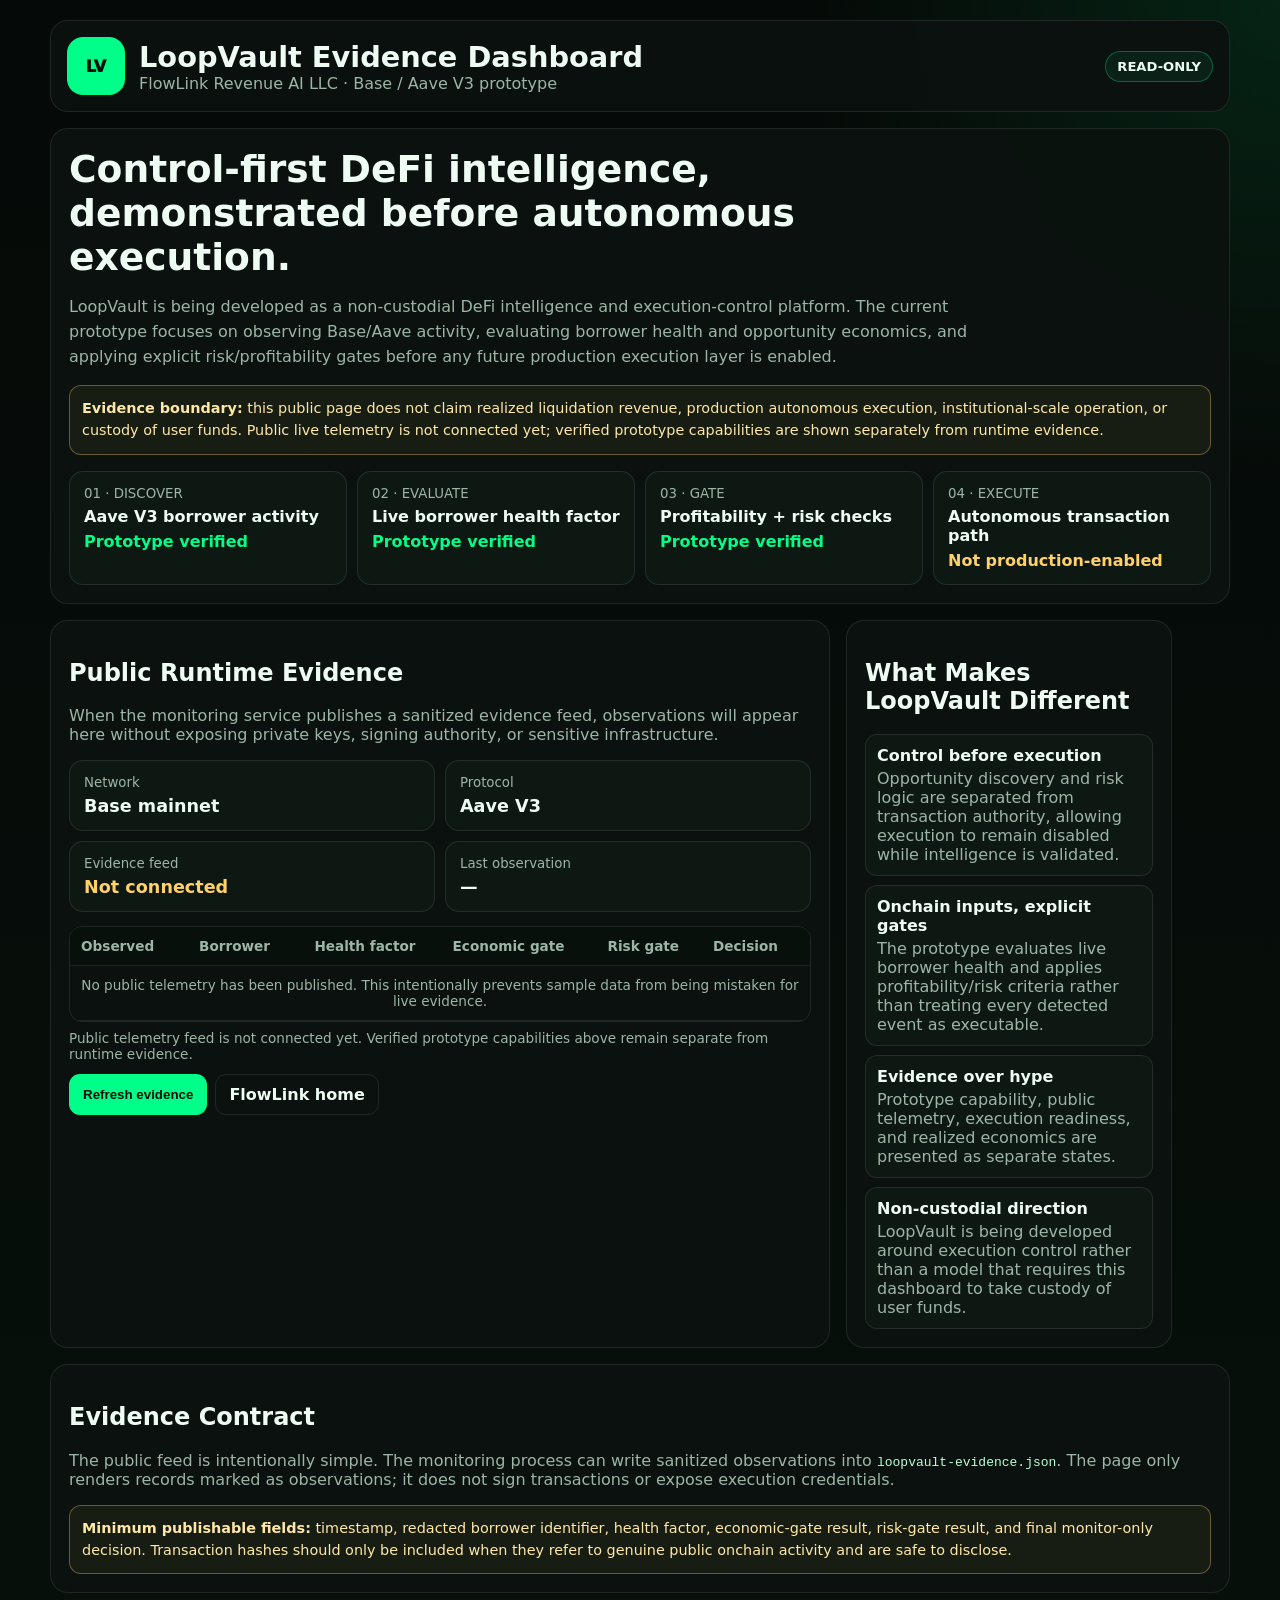
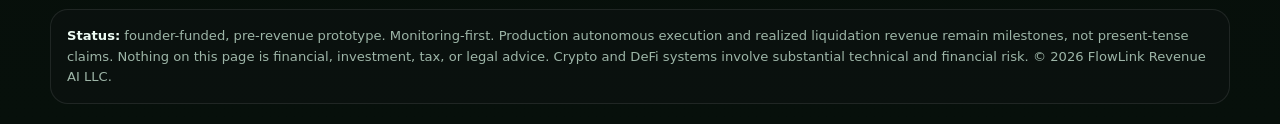
==== loopvault-proof.html @ afda669d "feat: publish LoopVault read-only evidence dashboard" ====
<!doctype html>
<html lang="en">
<head>
<meta charset="utf-8">
<meta name="viewport" content="width=device-width,initial-scale=1">
<meta name="theme-color" content="#050907">
<title>LoopVault Evidence Dashboard — FlowLink Revenue AI LLC</title>
<meta name="description" content="Read-only evidence dashboard for the LoopVault Base/Aave monitoring prototype by FlowLink Revenue AI LLC.">
<style>
:root{--bg:#050907;--panel:#0b120f;--panel2:#0e1813;--text:#eefcf4;--muted:#9db5a7;--accent:#00ff88;--warn:#ffd166;--border:rgba(255,255,255,.09)}
*{box-sizing:border-box}body{margin:0;padding:20px;min-height:100vh;background:radial-gradient(circle at top right,rgba(0,255,136,.11),transparent 30rem),linear-gradient(#050907,#07100b);color:var(--text);font-family:Inter,system-ui,sans-serif}.wrap{max-width:1180px;margin:auto}.top{display:flex;gap:14px;align-items:center;padding:16px;border:1px solid var(--border);border-radius:18px;background:rgba(11,18,15,.94)}.logo{width:58px;height:58px;border-radius:16px;display:grid;place-items:center;background:var(--accent);color:#031008;font-weight:950}.top h1{font-size:clamp(1.2rem,4vw,1.8rem);margin:0}.sub,.muted{color:var(--muted)}.badge{margin-left:auto;border:1px solid rgba(0,255,136,.3);border-radius:999px;padding:7px 11px;background:rgba(0,255,136,.07);font-size:.82rem;font-weight:800}.hero,.card{margin-top:16px;padding:18px;border:1px solid var(--border);border-radius:18px;background:rgba(11,18,15,.95)}.hero h2{font-size:clamp(1.45rem,4vw,2.35rem);margin:0 0 10px;max-width:850px}.hero p{max-width:900px;line-height:1.55}.notice{padding:12px;border:1px solid rgba(255,209,102,.35);border-radius:12px;background:rgba(255,209,102,.06);color:#ffe8a6;font-size:.9rem;line-height:1.5}.pipeline{display:grid;grid-template-columns:repeat(4,minmax(0,1fr));gap:10px;margin-top:16px}.stage,.metric{padding:14px;border:1px solid var(--border);border-radius:14px;background:var(--panel2)}.stage small,.metric small{display:block;color:var(--muted);margin-bottom:6px}.stage strong{display:block;margin-bottom:6px}.pass{color:var(--accent);font-weight:850}.pending{color:var(--warn);font-weight:850}.grid{display:grid;grid-template-columns:1.15fr .85fr;gap:16px}.metrics{display:grid;grid-template-columns:repeat(2,minmax(0,1fr));gap:10px;margin-top:12px}.metric b{display:block;font-size:1.1rem;margin-top:5px}.tableWrap{overflow:auto;border:1px solid var(--border);border-radius:13px;margin-top:14px}table{border-collapse:collapse;width:100%;min-width:740px}th,td{padding:11px;border-bottom:1px solid var(--border);font-size:.85rem;text-align:left}th{color:var(--muted);background:#07100b}.empty{text-align:center;color:var(--muted)}.controls{display:flex;flex-wrap:wrap;gap:8px;margin-top:12px}button,a.btn{border:1px solid transparent;border-radius:11px;padding:10px 13px;background:var(--accent);color:#031008;font-weight:850;text-decoration:none;cursor:pointer}.secondary{background:transparent!important;color:var(--text)!important;border-color:var(--border)!important}.facts{display:grid;gap:9px;margin-top:12px}.fact{padding:11px;border:1px solid var(--border);border-radius:12px;background:var(--panel2)}.fact strong{display:block;margin-bottom:4px}.legal{margin-top:16px;padding:16px;border:1px solid var(--border);border-radius:18px;background:rgba(11,18,15,.94);color:var(--muted);font-size:.82rem;line-height:1.55}.legal strong{color:var(--text)}code{color:#b9ffd9}.statusline{font-size:.85rem;color:var(--muted);margin-top:8px}@media(max-width:850px){.grid,.pipeline{grid-template-columns:1fr 1fr}}@media(max-width:580px){body{padding:12px}.grid,.pipeline,.metrics{grid-template-columns:1fr}.badge{display:none}}
</style>
</head>
<body>
<div class="wrap">
<header class="top"><div class="logo">LV</div><div><h1>LoopVault Evidence Dashboard</h1><div class="sub">FlowLink Revenue AI LLC · Base / Aave V3 prototype</div></div><div class="badge">READ-ONLY</div></header>
<section class="hero">
<h2>Control-first DeFi intelligence, demonstrated before autonomous execution.</h2>
<p class="muted">LoopVault is being developed as a non-custodial DeFi intelligence and execution-control platform. The current prototype focuses on observing Base/Aave activity, evaluating borrower health and opportunity economics, and applying explicit risk/profitability gates before any future production execution layer is enabled.</p>
<div class="notice"><strong>Evidence boundary:</strong> this public page does not claim realized liquidation revenue, production autonomous execution, institutional-scale operation, or custody of user funds. Public live telemetry is not connected yet; verified prototype capabilities are shown separately from runtime evidence.</div>
<div class="pipeline">
<div class="stage"><small>01 · DISCOVER</small><strong>Aave V3 borrower activity</strong><span class="pass">Prototype verified</span></div>
<div class="stage"><small>02 · EVALUATE</small><strong>Live borrower health factor</strong><span class="pass">Prototype verified</span></div>
<div class="stage"><small>03 · GATE</small><strong>Profitability + risk checks</strong><span class="pass">Prototype verified</span></div>
<div class="stage"><small>04 · EXECUTE</small><strong>Autonomous transaction path</strong><span class="pending">Not production-enabled</span></div>
</div>
</section>
<div class="grid">
<section class="card"><h2>Public Runtime Evidence</h2><p class="muted">When the monitoring service publishes a sanitized evidence feed, observations will appear here without exposing private keys, signing authority, or sensitive infrastructure.</p><div class="metrics"><div class="metric"><small>Network</small><b id="network">Base mainnet</b></div><div class="metric"><small>Protocol</small><b id="protocol">Aave V3</b></div><div class="metric"><small>Evidence feed</small><b id="feedStatus" class="pending">Not connected</b></div><div class="metric"><small>Last observation</small><b id="lastObserved">—</b></div></div>
<div class="tableWrap"><table><thead><tr><th>Observed</th><th>Borrower</th><th>Health factor</th><th>Economic gate</th><th>Risk gate</th><th>Decision</th></tr></thead><tbody id="rows"><tr><td class="empty" colspan="6">No public telemetry has been published. This intentionally prevents sample data from being mistaken for live evidence.</td></tr></tbody></table></div><div class="statusline" id="sourceLine">Expected feed: <code>loopvault-evidence.json</code></div><div class="controls"><button id="refresh">Refresh evidence</button><a class="btn secondary" href="./">FlowLink home</a></div></section>
<section class="card"><h2>What Makes LoopVault Different</h2><div class="facts"><div class="fact"><strong>Control before execution</strong><span class="muted">Opportunity discovery and risk logic are separated from transaction authority, allowing execution to remain disabled while intelligence is validated.</span></div><div class="fact"><strong>Onchain inputs, explicit gates</strong><span class="muted">The prototype evaluates live borrower health and applies profitability/risk criteria rather than treating every detected event as executable.</span></div><div class="fact"><strong>Evidence over hype</strong><span class="muted">Prototype capability, public telemetry, execution readiness, and realized economics are presented as separate states.</span></div><div class="fact"><strong>Non-custodial direction</strong><span class="muted">LoopVault is being developed around execution control rather than a model that requires this dashboard to take custody of user funds.</span></div></div></section>
</div>
<section class="card"><h2>Evidence Contract</h2><p class="muted">The public feed is intentionally simple. The monitoring process can write sanitized observations into <code>loopvault-evidence.json</code>. The page only renders records marked as observations; it does not sign transactions or expose execution credentials.</p><div class="notice"><strong>Minimum publishable fields:</strong> timestamp, redacted borrower identifier, health factor, economic-gate result, risk-gate result, and final monitor-only decision. Transaction hashes should only be included when they refer to genuine public onchain activity and are safe to disclose.</div></section>
<footer class="legal"><strong>Status:</strong> founder-funded, pre-revenue prototype. Monitoring-first. Production autonomous execution and realized liquidation revenue remain milestones, not present-tense claims. Nothing on this page is financial, investment, tax, or legal advice. Crypto and DeFi systems involve substantial technical and financial risk. © <span id="year"></span> FlowLink Revenue AI LLC.</footer>
</div>
<script>
(()=>{"use strict";
const $=id=>document.getElementById(id);$("year").textContent=new Date().getFullYear();
const esc=v=>String(v??"").replace(/[&<>"']/g,c=>({"&":"&amp;","<":"&lt;",">":"&gt;",'"':"&quot;","'":"&#039;"}[c]));
function shortAddr(v){const s=String(v||"");return s.length>14?`${s.slice(0,8)}…${s.slice(-5)}`:s||"—"}
async function loadEvidence(){const status=$("feedStatus"),last=$("lastObserved"),rows=$("rows"),source=$("sourceLine");status.textContent="Checking…";status.className="pending";try{const r=await fetch(`./loopvault-evidence.json?ts=${Date.now()}`,{cache:"no-store"});if(!r.ok)throw new Error(`HTTP ${r.status}`);const d=await r.json();if(d.network)$("network").textContent=d.network;if(d.protocol)$("protocol").textContent=d.protocol;const obs=Array.isArray(d.observations)?d.observations:[];status.textContent=obs.length?"Connected":"Connected · no observations";status.className="pass";last.textContent=d.generatedAt||obs[0]?.timestamp||"—";source.textContent=`Evidence source: loopvault-evidence.json · ${obs.length} observation${obs.length===1?"":"s"}`;rows.innerHTML=obs.length?obs.map(o=>`<tr><td>${esc(o.timestamp||"—")}</td><td>${esc(shortAddr(o.borrower))}</td><td>${esc(o.healthFactor??"—")}</td><td>${esc(o.economicGate??"—")}</td><td>${esc(o.riskGate??"—")}</td><td>${esc(o.decision??"monitor-only")}</td></tr>`).join(""):`<tr><td class="empty" colspan="6">Feed connected, but no public observations are currently published.</td></tr>`}catch(e){status.textContent="Not connected";status.className="pending";last.textContent="—";source.textContent="Public telemetry feed is not connected yet. Verified prototype capabilities above remain separate from runtime evidence.";rows.innerHTML=`<tr><td class="empty" colspan="6">No public telemetry has been published. This intentionally prevents sample data from being mistaken for live evidence.</td></tr>`}}
$("refresh").addEventListener("click",loadEvidence);loadEvidence();
})();
</script>
</body>
</html>
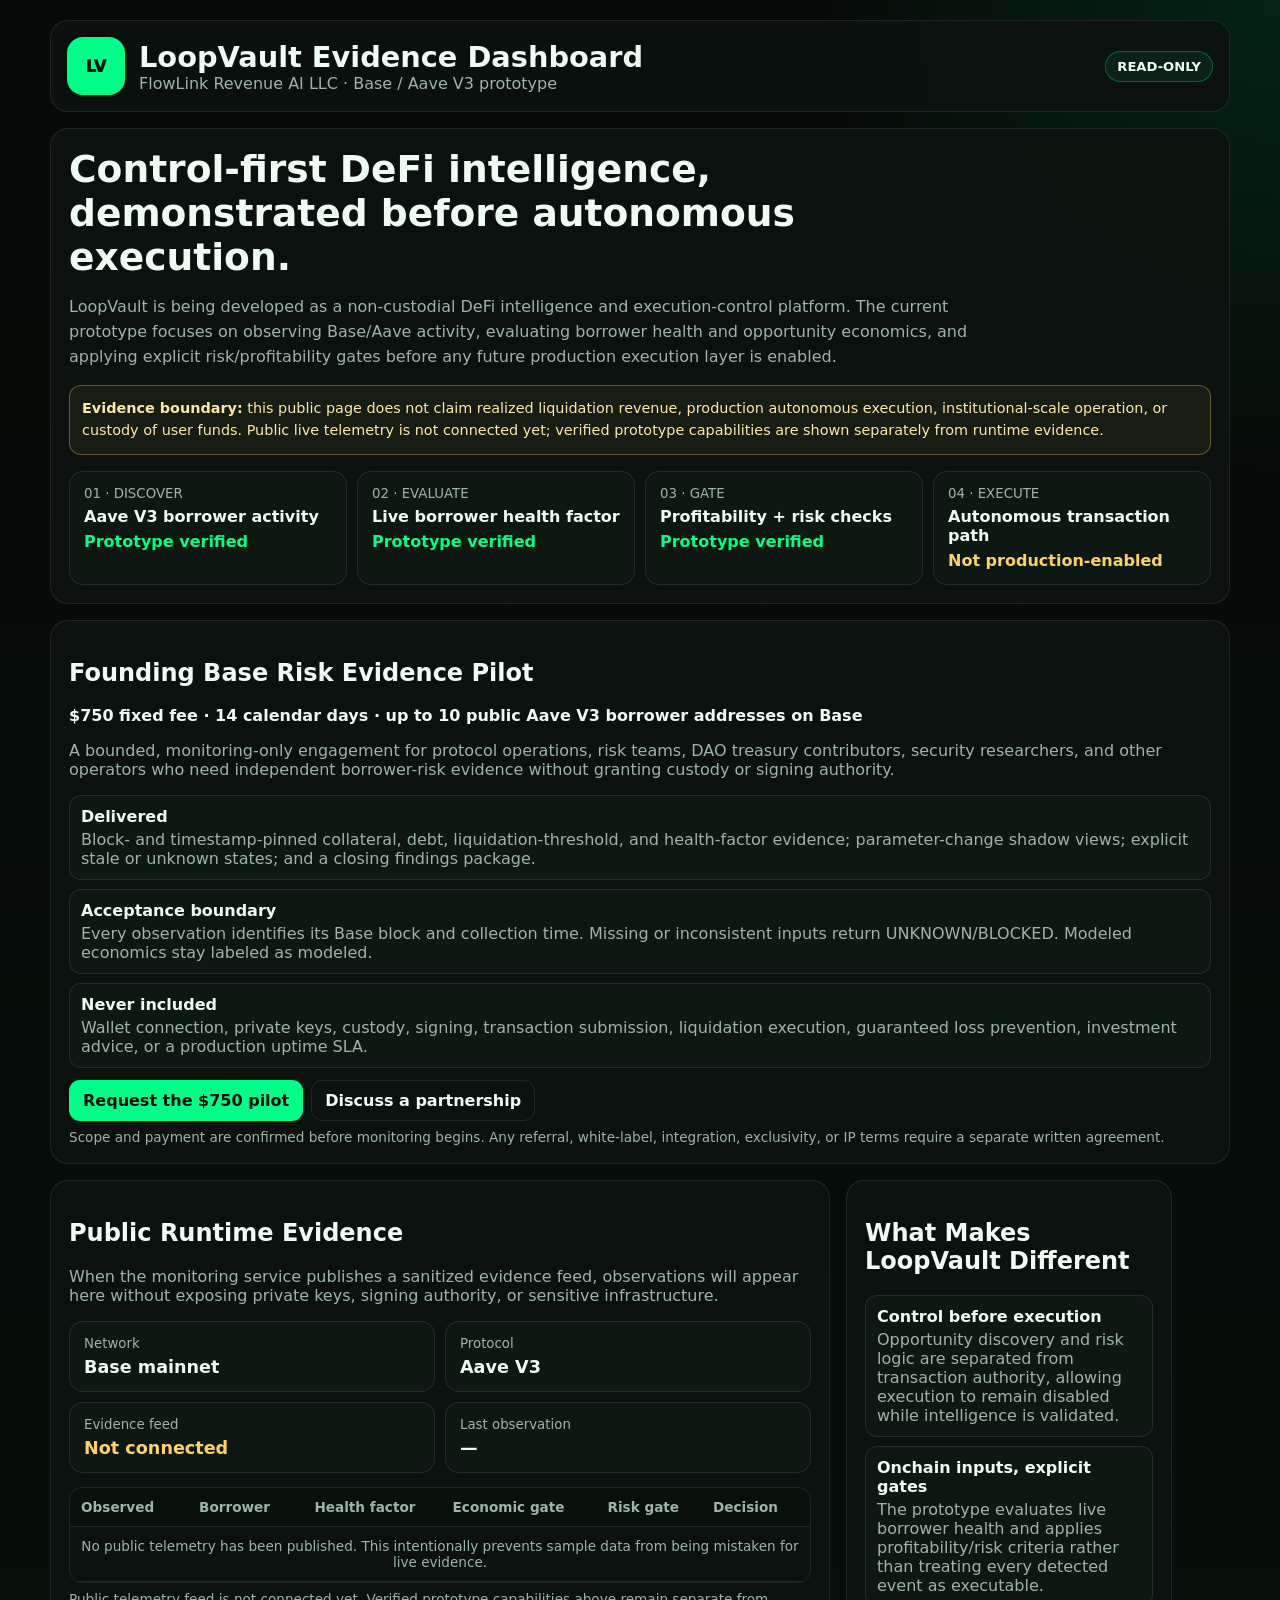
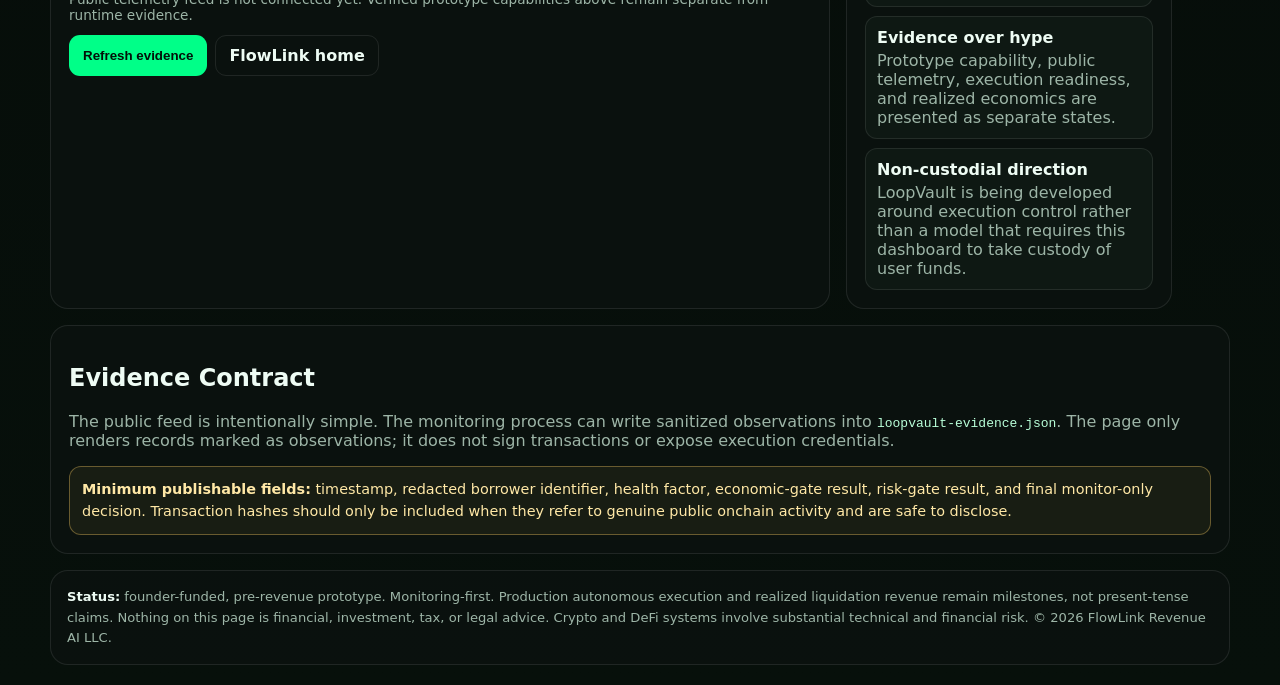
==== commit c8e05cd3: "Publish LoopVault paid pilot and partnership path" ====
--- a/loopvault-proof.html
+++ b/loopvault-proof.html
@@ -25,6 +25,21 @@
 <div class="stage"><small>04 · EXECUTE</small><strong>Autonomous transaction path</strong><span class="pending">Not production-enabled</span></div>
 </div>
 </section>
+<section class="card" id="pilot">
+<h2>Founding Base Risk Evidence Pilot</h2>
+<p><strong>$750 fixed fee · 14 calendar days · up to 10 public Aave V3 borrower addresses on Base</strong></p>
+<p class="muted">A bounded, monitoring-only engagement for protocol operations, risk teams, DAO treasury contributors, security researchers, and other operators who need independent borrower-risk evidence without granting custody or signing authority.</p>
+<div class="facts">
+<div class="fact"><strong>Delivered</strong><span class="muted">Block- and timestamp-pinned collateral, debt, liquidation-threshold, and health-factor evidence; parameter-change shadow views; explicit stale or unknown states; and a closing findings package.</span></div>
+<div class="fact"><strong>Acceptance boundary</strong><span class="muted">Every observation identifies its Base block and collection time. Missing or inconsistent inputs return UNKNOWN/BLOCKED. Modeled economics stay labeled as modeled.</span></div>
+<div class="fact"><strong>Never included</strong><span class="muted">Wallet connection, private keys, custody, signing, transaction submission, liquidation execution, guaranteed loss prevention, investment advice, or a production uptime SLA.</span></div>
+</div>
+<div class="controls">
+<a class="btn" href="mailto:tokencraft1390@gmail.com?subject=LoopVault%20Base%20Risk%20Evidence%20Pilot&amp;body=Organization%20and%20role%3A%0AMonitoring%20use%20case%3A%0AAddresses%20or%20markets%3A%0ARequired%20evidence%20format%3A%0ADesired%20start%20date%3A%0A">Request the $750 pilot</a>
+<a class="btn secondary" href="mailto:tokencraft1390@gmail.com?subject=LoopVault%20research%2C%20integration%2C%20or%20white-label%20partnership">Discuss a partnership</a>
+</div>
+<div class="statusline">Scope and payment are confirmed before monitoring begins. Any referral, white-label, integration, exclusivity, or IP terms require a separate written agreement.</div>
+</section>
 <div class="grid">
 <section class="card"><h2>Public Runtime Evidence</h2><p class="muted">When the monitoring service publishes a sanitized evidence feed, observations will appear here without exposing private keys, signing authority, or sensitive infrastructure.</p><div class="metrics"><div class="metric"><small>Network</small><b id="network">Base mainnet</b></div><div class="metric"><small>Protocol</small><b id="protocol">Aave V3</b></div><div class="metric"><small>Evidence feed</small><b id="feedStatus" class="pending">Not connected</b></div><div class="metric"><small>Last observation</small><b id="lastObserved">—</b></div></div>
 <div class="tableWrap"><table><thead><tr><th>Observed</th><th>Borrower</th><th>Health factor</th><th>Economic gate</th><th>Risk gate</th><th>Decision</th></tr></thead><tbody id="rows"><tr><td class="empty" colspan="6">No public telemetry has been published. This intentionally prevents sample data from being mistaken for live evidence.</td></tr></tbody></table></div><div class="statusline" id="sourceLine">Expected feed: <code>loopvault-evidence.json</code></div><div class="controls"><button id="refresh">Refresh evidence</button><a class="btn secondary" href="./">FlowLink home</a></div></section>
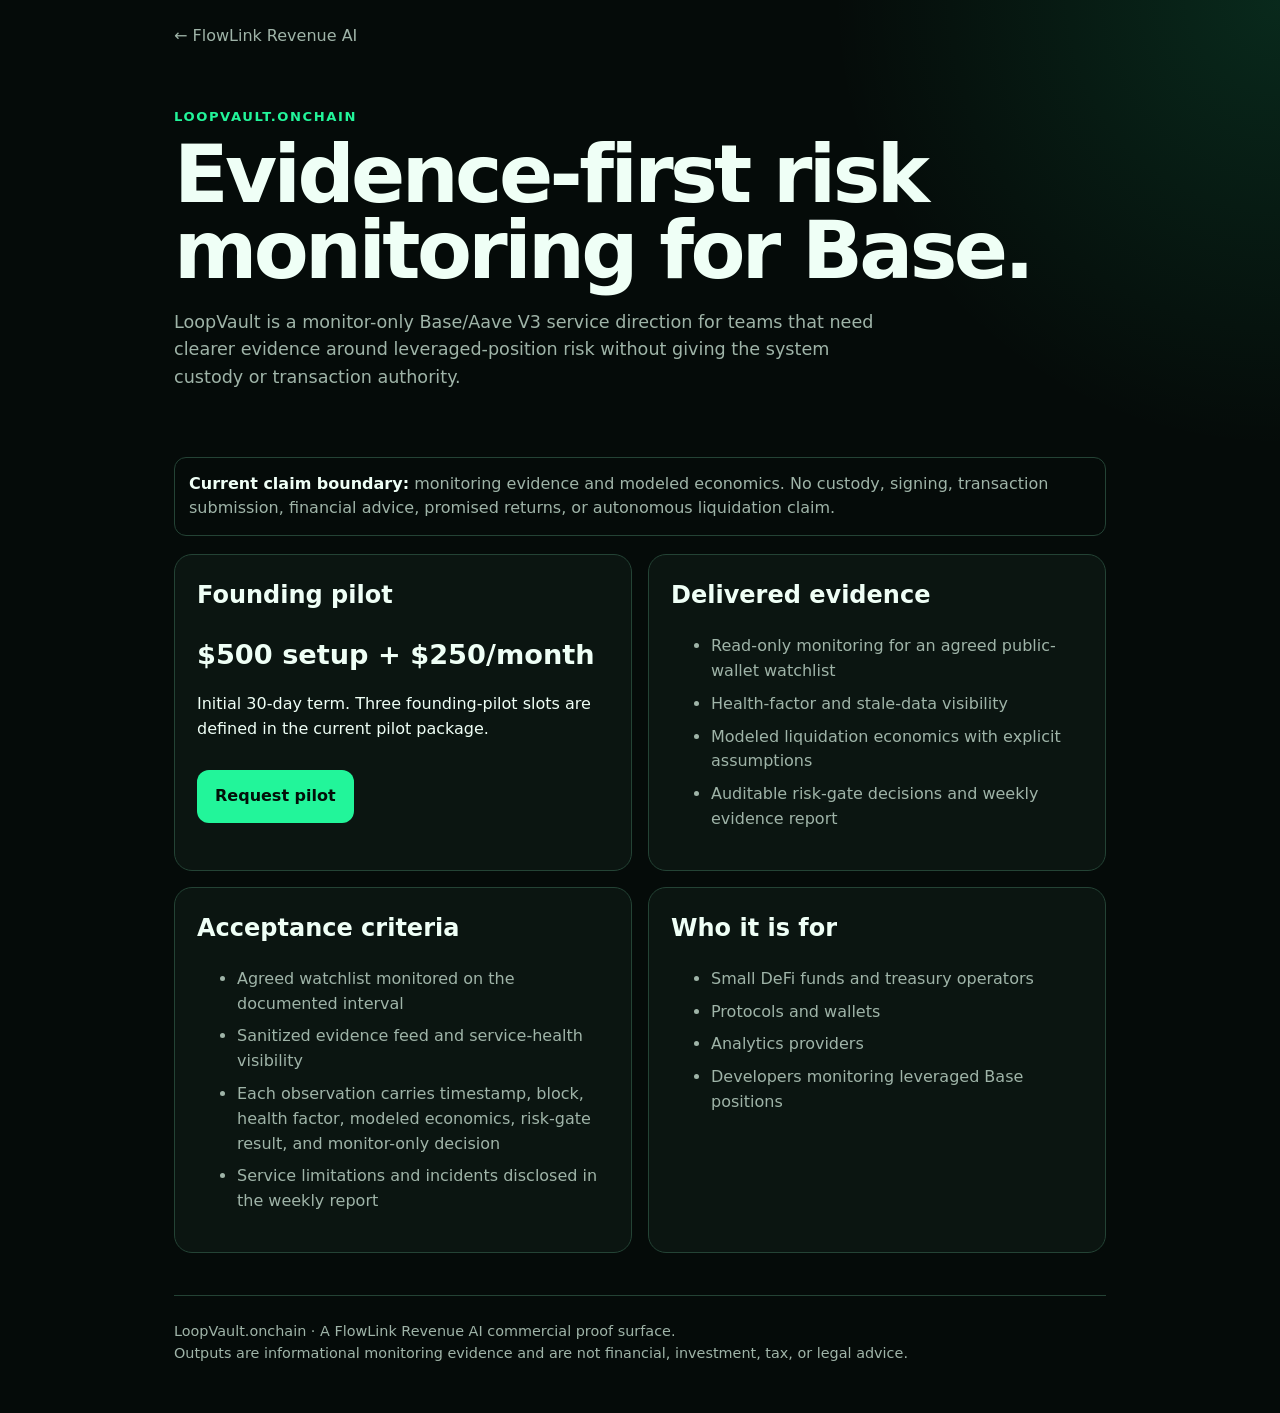
==== commit 42515418: "feat: wire LoopVault.onchain commercial proof surface" ====
--- a/loopvault-proof.html
+++ b/loopvault-proof.html
@@ -1,61 +1,21 @@
 <!doctype html>
 <html lang="en">
 <head>
-<meta charset="utf-8">
-<meta name="viewport" content="width=device-width,initial-scale=1">
-<meta name="theme-color" content="#050907">
-<title>LoopVault Evidence Dashboard — FlowLink Revenue AI LLC</title>
-<meta name="description" content="Read-only evidence dashboard for the LoopVault Base/Aave monitoring prototype by FlowLink Revenue AI LLC.">
+<meta charset="utf-8"><meta name="viewport" content="width=device-width,initial-scale=1">
+<title>LoopVault.onchain — Base / Aave V3 Risk Monitoring</title>
+<meta name="description" content="LoopVault.onchain monitor-only Base/Aave V3 position-risk evidence and founding pilot.">
 <style>
-:root{--bg:#050907;--panel:#0b120f;--panel2:#0e1813;--text:#eefcf4;--muted:#9db5a7;--accent:#00ff88;--warn:#ffd166;--border:rgba(255,255,255,.09)}
-*{box-sizing:border-box}body{margin:0;padding:20px;min-height:100vh;background:radial-gradient(circle at top right,rgba(0,255,136,.11),transparent 30rem),linear-gradient(#050907,#07100b);color:var(--text);font-family:Inter,system-ui,sans-serif}.wrap{max-width:1180px;margin:auto}.top{display:flex;gap:14px;align-items:center;padding:16px;border:1px solid var(--border);border-radius:18px;background:rgba(11,18,15,.94)}.logo{width:58px;height:58px;border-radius:16px;display:grid;place-items:center;background:var(--accent);color:#031008;font-weight:950}.top h1{font-size:clamp(1.2rem,4vw,1.8rem);margin:0}.sub,.muted{color:var(--muted)}.badge{margin-left:auto;border:1px solid rgba(0,255,136,.3);border-radius:999px;padding:7px 11px;background:rgba(0,255,136,.07);font-size:.82rem;font-weight:800}.hero,.card{margin-top:16px;padding:18px;border:1px solid var(--border);border-radius:18px;background:rgba(11,18,15,.95)}.hero h2{font-size:clamp(1.45rem,4vw,2.35rem);margin:0 0 10px;max-width:850px}.hero p{max-width:900px;line-height:1.55}.notice{padding:12px;border:1px solid rgba(255,209,102,.35);border-radius:12px;background:rgba(255,209,102,.06);color:#ffe8a6;font-size:.9rem;line-height:1.5}.pipeline{display:grid;grid-template-columns:repeat(4,minmax(0,1fr));gap:10px;margin-top:16px}.stage,.metric{padding:14px;border:1px solid var(--border);border-radius:14px;background:var(--panel2)}.stage small,.metric small{display:block;color:var(--muted);margin-bottom:6px}.stage strong{display:block;margin-bottom:6px}.pass{color:var(--accent);font-weight:850}.pending{color:var(--warn);font-weight:850}.grid{display:grid;grid-template-columns:1.15fr .85fr;gap:16px}.metrics{display:grid;grid-template-columns:repeat(2,minmax(0,1fr));gap:10px;margin-top:12px}.metric b{display:block;font-size:1.1rem;margin-top:5px}.tableWrap{overflow:auto;border:1px solid var(--border);border-radius:13px;margin-top:14px}table{border-collapse:collapse;width:100%;min-width:740px}th,td{padding:11px;border-bottom:1px solid var(--border);font-size:.85rem;text-align:left}th{color:var(--muted);background:#07100b}.empty{text-align:center;color:var(--muted)}.controls{display:flex;flex-wrap:wrap;gap:8px;margin-top:12px}button,a.btn{border:1px solid transparent;border-radius:11px;padding:10px 13px;background:var(--accent);color:#031008;font-weight:850;text-decoration:none;cursor:pointer}.secondary{background:transparent!important;color:var(--text)!important;border-color:var(--border)!important}.facts{display:grid;gap:9px;margin-top:12px}.fact{padding:11px;border:1px solid var(--border);border-radius:12px;background:var(--panel2)}.fact strong{display:block;margin-bottom:4px}.legal{margin-top:16px;padding:16px;border:1px solid var(--border);border-radius:18px;background:rgba(11,18,15,.94);color:var(--muted);font-size:.82rem;line-height:1.55}.legal strong{color:var(--text)}code{color:#b9ffd9}.statusline{font-size:.85rem;color:var(--muted);margin-top:8px}@media(max-width:850px){.grid,.pipeline{grid-template-columns:1fr 1fr}}@media(max-width:580px){body{padding:12px}.grid,.pipeline,.metrics{grid-template-columns:1fr}.badge{display:none}}
-</style>
-</head>
-<body>
-<div class="wrap">
-<header class="top"><div class="logo">LV</div><div><h1>LoopVault Evidence Dashboard</h1><div class="sub">FlowLink Revenue AI LLC · Base / Aave V3 prototype</div></div><div class="badge">READ-ONLY</div></header>
-<section class="hero">
-<h2>Control-first DeFi intelligence, demonstrated before autonomous execution.</h2>
-<p class="muted">LoopVault is being developed as a non-custodial DeFi intelligence and execution-control platform. The current prototype focuses on observing Base/Aave activity, evaluating borrower health and opportunity economics, and applying explicit risk/profitability gates before any future production execution layer is enabled.</p>
-<div class="notice"><strong>Evidence boundary:</strong> this public page does not claim realized liquidation revenue, production autonomous execution, institutional-scale operation, or custody of user funds. Public live telemetry is not connected yet; verified prototype capabilities are shown separately from runtime evidence.</div>
-<div class="pipeline">
-<div class="stage"><small>01 · DISCOVER</small><strong>Aave V3 borrower activity</strong><span class="pass">Prototype verified</span></div>
-<div class="stage"><small>02 · EVALUATE</small><strong>Live borrower health factor</strong><span class="pass">Prototype verified</span></div>
-<div class="stage"><small>03 · GATE</small><strong>Profitability + risk checks</strong><span class="pass">Prototype verified</span></div>
-<div class="stage"><small>04 · EXECUTE</small><strong>Autonomous transaction path</strong><span class="pending">Not production-enabled</span></div>
-</div>
+:root{--bg:#050b09;--panel:#0b1511;--text:#effff6;--muted:#9fb4a8;--accent:#22f59a;--line:#244335}*{box-sizing:border-box}body{margin:0;background:radial-gradient(circle at top right,rgba(34,245,154,.13),transparent 28rem),var(--bg);color:var(--text);font:16px/1.55 Inter,system-ui,sans-serif}.wrap{max-width:980px;margin:auto;padding:24px}.back{color:var(--muted);text-decoration:none}.hero{padding:58px 0 30px}.kicker{color:var(--accent);font-weight:900;text-transform:uppercase;letter-spacing:.12em;font-size:.82rem}.hero h1{font-size:clamp(2.4rem,8vw,5rem);line-height:.95;letter-spacing:-.045em;margin:10px 0 20px}.hero p{max-width:720px;color:var(--muted);font-size:1.1rem}.grid{display:grid;grid-template-columns:repeat(2,minmax(0,1fr));gap:16px}.card{background:var(--panel);border:1px solid var(--line);border-radius:18px;padding:22px}.card h2{margin-top:0}.card li{margin:8px 0;color:var(--muted)}.price{font-size:1.7rem;font-weight:900}.cta{display:inline-block;background:var(--accent);color:#031009;text-decoration:none;font-weight:900;padding:14px 18px;border-radius:12px;min-height:48px;margin-top:12px}.status{margin:18px 0;padding:14px;border:1px solid var(--line);border-radius:12px;color:var(--muted)}.status strong{color:var(--text)}footer{margin-top:42px;padding:24px 0;border-top:1px solid var(--line);color:var(--muted);font-size:.9rem}@media(max-width:720px){.wrap{padding:18px}.grid{grid-template-columns:1fr}.cta{width:100%;text-align:center}}
+</style></head>
+<body><div class="wrap">
+<a class="back" href="/">← FlowLink Revenue AI</a>
+<section class="hero"><div class="kicker">loopvault.onchain</div><h1>Evidence-first risk monitoring for Base.</h1><p>LoopVault is a monitor-only Base/Aave V3 service direction for teams that need clearer evidence around leveraged-position risk without giving the system custody or transaction authority.</p></section>
+<div class="status"><strong>Current claim boundary:</strong> monitoring evidence and modeled economics. No custody, signing, transaction submission, financial advice, promised returns, or autonomous liquidation claim.</div>
+<section class="grid">
+<article class="card"><h2>Founding pilot</h2><div class="price">$500 setup + $250/month</div><p>Initial 30-day term. Three founding-pilot slots are defined in the current pilot package.</p><a class="cta" href="mailto:zachary.ribble@flowlinkrev.com?subject=LoopVault.onchain%20founding%20pilot">Request pilot</a></article>
+<article class="card"><h2>Delivered evidence</h2><ul><li>Read-only monitoring for an agreed public-wallet watchlist</li><li>Health-factor and stale-data visibility</li><li>Modeled liquidation economics with explicit assumptions</li><li>Auditable risk-gate decisions and weekly evidence report</li></ul></article>
+<article class="card"><h2>Acceptance criteria</h2><ul><li>Agreed watchlist monitored on the documented interval</li><li>Sanitized evidence feed and service-health visibility</li><li>Each observation carries timestamp, block, health factor, modeled economics, risk-gate result, and monitor-only decision</li><li>Service limitations and incidents disclosed in the weekly report</li></ul></article>
+<article class="card"><h2>Who it is for</h2><ul><li>Small DeFi funds and treasury operators</li><li>Protocols and wallets</li><li>Analytics providers</li><li>Developers monitoring leveraged Base positions</li></ul></article>
 </section>
-<section class="card" id="pilot">
-<h2>Founding Base Risk Evidence Pilot</h2>
-<p><strong>$750 fixed fee · 14 calendar days · up to 10 public Aave V3 borrower addresses on Base</strong></p>
-<p class="muted">A bounded, monitoring-only engagement for protocol operations, risk teams, DAO treasury contributors, security researchers, and other operators who need independent borrower-risk evidence without granting custody or signing authority.</p>
-<div class="facts">
-<div class="fact"><strong>Delivered</strong><span class="muted">Block- and timestamp-pinned collateral, debt, liquidation-threshold, and health-factor evidence; parameter-change shadow views; explicit stale or unknown states; and a closing findings package.</span></div>
-<div class="fact"><strong>Acceptance boundary</strong><span class="muted">Every observation identifies its Base block and collection time. Missing or inconsistent inputs return UNKNOWN/BLOCKED. Modeled economics stay labeled as modeled.</span></div>
-<div class="fact"><strong>Never included</strong><span class="muted">Wallet connection, private keys, custody, signing, transaction submission, liquidation execution, guaranteed loss prevention, investment advice, or a production uptime SLA.</span></div>
-</div>
-<div class="controls">
-<a class="btn" href="mailto:tokencraft1390@gmail.com?subject=LoopVault%20Base%20Risk%20Evidence%20Pilot&amp;body=Organization%20and%20role%3A%0AMonitoring%20use%20case%3A%0AAddresses%20or%20markets%3A%0ARequired%20evidence%20format%3A%0ADesired%20start%20date%3A%0A">Request the $750 pilot</a>
-<a class="btn secondary" href="mailto:tokencraft1390@gmail.com?subject=LoopVault%20research%2C%20integration%2C%20or%20white-label%20partnership">Discuss a partnership</a>
-</div>
-<div class="statusline">Scope and payment are confirmed before monitoring begins. Any referral, white-label, integration, exclusivity, or IP terms require a separate written agreement.</div>
-</section>
-<div class="grid">
-<section class="card"><h2>Public Runtime Evidence</h2><p class="muted">When the monitoring service publishes a sanitized evidence feed, observations will appear here without exposing private keys, signing authority, or sensitive infrastructure.</p><div class="metrics"><div class="metric"><small>Network</small><b id="network">Base mainnet</b></div><div class="metric"><small>Protocol</small><b id="protocol">Aave V3</b></div><div class="metric"><small>Evidence feed</small><b id="feedStatus" class="pending">Not connected</b></div><div class="metric"><small>Last observation</small><b id="lastObserved">—</b></div></div>
-<div class="tableWrap"><table><thead><tr><th>Observed</th><th>Borrower</th><th>Health factor</th><th>Economic gate</th><th>Risk gate</th><th>Decision</th></tr></thead><tbody id="rows"><tr><td class="empty" colspan="6">No public telemetry has been published. This intentionally prevents sample data from being mistaken for live evidence.</td></tr></tbody></table></div><div class="statusline" id="sourceLine">Expected feed: <code>loopvault-evidence.json</code></div><div class="controls"><button id="refresh">Refresh evidence</button><a class="btn secondary" href="./">FlowLink home</a></div></section>
-<section class="card"><h2>What Makes LoopVault Different</h2><div class="facts"><div class="fact"><strong>Control before execution</strong><span class="muted">Opportunity discovery and risk logic are separated from transaction authority, allowing execution to remain disabled while intelligence is validated.</span></div><div class="fact"><strong>Onchain inputs, explicit gates</strong><span class="muted">The prototype evaluates live borrower health and applies profitability/risk criteria rather than treating every detected event as executable.</span></div><div class="fact"><strong>Evidence over hype</strong><span class="muted">Prototype capability, public telemetry, execution readiness, and realized economics are presented as separate states.</span></div><div class="fact"><strong>Non-custodial direction</strong><span class="muted">LoopVault is being developed around execution control rather than a model that requires this dashboard to take custody of user funds.</span></div></div></section>
-</div>
-<section class="card"><h2>Evidence Contract</h2><p class="muted">The public feed is intentionally simple. The monitoring process can write sanitized observations into <code>loopvault-evidence.json</code>. The page only renders records marked as observations; it does not sign transactions or expose execution credentials.</p><div class="notice"><strong>Minimum publishable fields:</strong> timestamp, redacted borrower identifier, health factor, economic-gate result, risk-gate result, and final monitor-only decision. Transaction hashes should only be included when they refer to genuine public onchain activity and are safe to disclose.</div></section>
-<footer class="legal"><strong>Status:</strong> founder-funded, pre-revenue prototype. Monitoring-first. Production autonomous execution and realized liquidation revenue remain milestones, not present-tense claims. Nothing on this page is financial, investment, tax, or legal advice. Crypto and DeFi systems involve substantial technical and financial risk. © <span id="year"></span> FlowLink Revenue AI LLC.</footer>
-</div>
-<script>
-(()=>{"use strict";
-const $=id=>document.getElementById(id);$("year").textContent=new Date().getFullYear();
-const esc=v=>String(v??"").replace(/[&<>"']/g,c=>({"&":"&amp;","<":"&lt;",">":"&gt;",'"':"&quot;","'":"&#039;"}[c]));
-function shortAddr(v){const s=String(v||"");return s.length>14?`${s.slice(0,8)}…${s.slice(-5)}`:s||"—"}
-async function loadEvidence(){const status=$("feedStatus"),last=$("lastObserved"),rows=$("rows"),source=$("sourceLine");status.textContent="Checking…";status.className="pending";try{const r=await fetch(`./loopvault-evidence.json?ts=${Date.now()}`,{cache:"no-store"});if(!r.ok)throw new Error(`HTTP ${r.status}`);const d=await r.json();if(d.network)$("network").textContent=d.network;if(d.protocol)$("protocol").textContent=d.protocol;const obs=Array.isArray(d.observations)?d.observations:[];status.textContent=obs.length?"Connected":"Connected · no observations";status.className="pass";last.textContent=d.generatedAt||obs[0]?.timestamp||"—";source.textContent=`Evidence source: loopvault-evidence.json · ${obs.length} observation${obs.length===1?"":"s"}`;rows.innerHTML=obs.length?obs.map(o=>`<tr><td>${esc(o.timestamp||"—")}</td><td>${esc(shortAddr(o.borrower))}</td><td>${esc(o.healthFactor??"—")}</td><td>${esc(o.economicGate??"—")}</td><td>${esc(o.riskGate??"—")}</td><td>${esc(o.decision??"monitor-only")}</td></tr>`).join(""):`<tr><td class="empty" colspan="6">Feed connected, but no public observations are currently published.</td></tr>`}catch(e){status.textContent="Not connected";status.className="pending";last.textContent="—";source.textContent="Public telemetry feed is not connected yet. Verified prototype capabilities above remain separate from runtime evidence.";rows.innerHTML=`<tr><td class="empty" colspan="6">No public telemetry has been published. This intentionally prevents sample data from being mistaken for live evidence.</td></tr>`}}
-$("refresh").addEventListener("click",loadEvidence);loadEvidence();
-})();
-</script>
-</body>
-</html>
+<footer>LoopVault.onchain · A FlowLink Revenue AI commercial proof surface.<br>Outputs are informational monitoring evidence and are not financial, investment, tax, or legal advice.</footer>
+</div></body></html>
